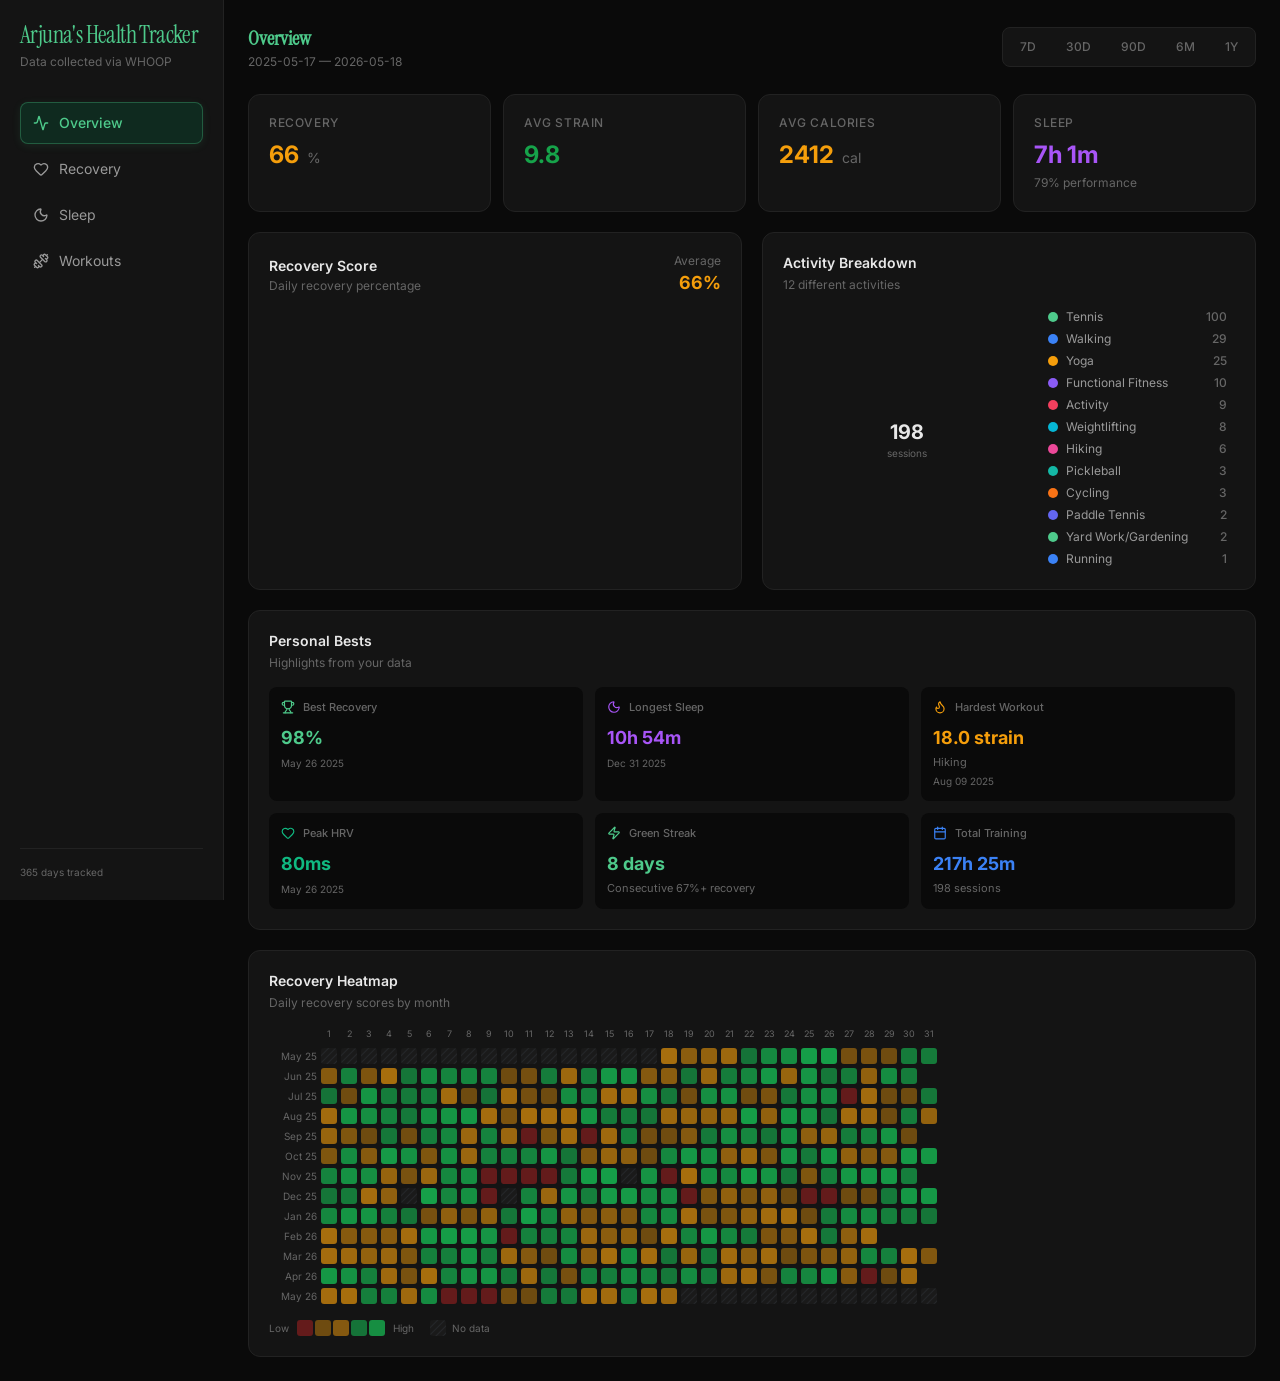
==== health/index.html @ c491ccdc "Add health dashboard at /health Interactive WHOOP data dashboard built with React, Vite, and Rechart" ====
<!doctype html>
<html lang="en">
  <head>
    <meta charset="UTF-8" />
    <link rel="icon" type="image/svg+xml" href="/health/favicon.svg" />
    <meta name="viewport" content="width=device-width, initial-scale=1.0" />
    <title>Arjuna's Health Tracker</title>
    <link rel="preconnect" href="https://fonts.googleapis.com">
    <link rel="preconnect" href="https://fonts.gstatic.com" crossorigin>
    <link href="https://fonts.googleapis.com/css2?family=Instrument+Serif:ital@0;1&family=Inter:wght@300;400;500;600;700&display=swap" rel="stylesheet">
    <script type="module" crossorigin src="/health/assets/index-C96sCUsY.js"></script>
    <link rel="stylesheet" crossorigin href="/health/assets/index-g1Ov9BEl.css">
  </head>
  <body>
    <div id="root"></div>
  </body>
</html>
---- health/assets/index-g1Ov9BEl.css ----
/*! tailwindcss v4.3.0 | MIT License | https://tailwindcss.com */
@layer properties{@supports (((-webkit-hyphens:none)) and (not (margin-trim:inline))) or ((-moz-orient:inline) and (not (color:rgb(from red r g b)))){*,:before,:after,::backdrop{--tw-space-y-reverse:0;--tw-border-style:solid;--tw-leading:initial;--tw-font-weight:initial;--tw-tracking:initial;--tw-scale-x:1;--tw-scale-y:1;--tw-scale-z:1}}}@layer theme{:root,:host{--font-sans:"Inter", -apple-system, BlinkMacSystemFont, sans-serif;--font-mono:ui-monospace, SFMono-Regular, Menlo, Monaco, Consolas, "Liberation Mono", "Courier New", monospace;--color-emerald-400:oklch(76.5% .177 163.223);--color-blue-500:oklch(62.3% .214 259.815);--color-rose-400:oklch(71.2% .194 13.428);--color-zinc-200:oklch(92% .004 286.32);--color-zinc-300:oklch(87.1% .006 286.286);--color-zinc-400:oklch(70.5% .015 286.067);--spacing:.25rem;--container-6xl:72rem;--text-xs:.75rem;--text-xs--line-height:calc(1 / .75);--text-sm:.875rem;--text-sm--line-height:calc(1.25 / .875);--text-lg:1.125rem;--text-lg--line-height:calc(1.75 / 1.125);--text-xl:1.25rem;--text-xl--line-height:calc(1.75 / 1.25);--text-2xl:1.5rem;--text-2xl--line-height:calc(2 / 1.5);--font-weight-medium:500;--font-weight-semibold:600;--font-weight-bold:700;--tracking-tight:-.025em;--tracking-wider:.05em;--leading-tight:1.25;--radius-md:.375rem;--radius-lg:.5rem;--radius-xl:.75rem;--animate-spin:spin 1s linear infinite;--default-transition-duration:.15s;--default-transition-timing-function:cubic-bezier(.4, 0, .2, 1);--default-font-family:var(--font-sans);--default-mono-font-family:var(--font-mono);--color-accent-text:#4eca8b;--color-bg:#0a0a0a;--color-text-muted:#666}}@layer base{*,:after,:before,::backdrop{box-sizing:border-box;border:0 solid;margin:0;padding:0}::file-selector-button{box-sizing:border-box;border:0 solid;margin:0;padding:0}html,:host{-webkit-text-size-adjust:100%;tab-size:4;line-height:1.5;font-family:var(--default-font-family,ui-sans-serif, system-ui, sans-serif, "Apple Color Emoji", "Segoe UI Emoji", "Segoe UI Symbol", "Noto Color Emoji");font-feature-settings:var(--default-font-feature-settings,normal);font-variation-settings:var(--default-font-variation-settings,normal);-webkit-tap-highlight-color:transparent}hr{height:0;color:inherit;border-top-width:1px}abbr:where([title]){-webkit-text-decoration:underline dotted;text-decoration:underline dotted}h1,h2,h3,h4,h5,h6{font-size:inherit;font-weight:inherit}a{color:inherit;-webkit-text-decoration:inherit;-webkit-text-decoration:inherit;-webkit-text-decoration:inherit;-webkit-text-decoration:inherit;text-decoration:inherit}b,strong{font-weight:bolder}code,kbd,samp,pre{font-family:var(--default-mono-font-family,ui-monospace, SFMono-Regular, Menlo, Monaco, Consolas, "Liberation Mono", "Courier New", monospace);font-feature-settings:var(--default-mono-font-feature-settings,normal);font-variation-settings:var(--default-mono-font-variation-settings,normal);font-size:1em}small{font-size:80%}sub,sup{vertical-align:baseline;font-size:75%;line-height:0;position:relative}sub{bottom:-.25em}sup{top:-.5em}table{text-indent:0;border-color:inherit;border-collapse:collapse}:-moz-focusring{outline:auto}progress{vertical-align:baseline}summary{display:list-item}ol,ul,menu{list-style:none}img,svg,video,canvas,audio,iframe,embed,object{vertical-align:middle;display:block}img,video{max-width:100%;height:auto}button,input,select,optgroup,textarea{font:inherit;font-feature-settings:inherit;font-variation-settings:inherit;letter-spacing:inherit;color:inherit;opacity:1;background-color:#0000;border-radius:0}::file-selector-button{font:inherit;font-feature-settings:inherit;font-variation-settings:inherit;letter-spacing:inherit;color:inherit;opacity:1;background-color:#0000;border-radius:0}:where(select:is([multiple],[size])) optgroup{font-weight:bolder}:where(select:is([multiple],[size])) optgroup option{padding-inline-start:20px}::file-selector-button{margin-inline-end:4px}::placeholder{opacity:1}@supports (not ((-webkit-appearance:-apple-pay-button))) or (contain-intrinsic-size:1px){::placeholder{color:currentColor}@supports (color:color-mix(in lab, red, red)){::placeholder{color:color-mix(in oklab, currentcolor 50%, transparent)}}}textarea{resize:vertical}::-webkit-search-decoration{-webkit-appearance:none}::-webkit-date-and-time-value{min-height:1lh;text-align:inherit}::-webkit-datetime-edit{display:inline-flex}::-webkit-datetime-edit-fields-wrapper{padding:0}::-webkit-datetime-edit{padding-block:0}::-webkit-datetime-edit-year-field{padding-block:0}::-webkit-datetime-edit-month-field{padding-block:0}::-webkit-datetime-edit-day-field{padding-block:0}::-webkit-datetime-edit-hour-field{padding-block:0}::-webkit-datetime-edit-minute-field{padding-block:0}::-webkit-datetime-edit-second-field{padding-block:0}::-webkit-datetime-edit-millisecond-field{padding-block:0}::-webkit-datetime-edit-meridiem-field{padding-block:0}::-webkit-calendar-picker-indicator{line-height:1}:-moz-ui-invalid{box-shadow:none}button,input:where([type=button],[type=reset],[type=submit]){appearance:button}::file-selector-button{appearance:button}::-webkit-inner-spin-button{height:auto}::-webkit-outer-spin-button{height:auto}[hidden]:where(:not([hidden=until-found])){display:none!important}}@layer components;@layer utilities{.pointer-events-none{pointer-events:none}.visible{visibility:visible}.absolute{position:absolute}.fixed{position:fixed}.relative{position:relative}.sticky{position:sticky}.inset-0{inset:calc(var(--spacing) * 0)}.top-0{top:calc(var(--spacing) * 0)}.right-0{right:calc(var(--spacing) * 0)}.bottom-0{bottom:calc(var(--spacing) * 0)}.left-0{left:calc(var(--spacing) * 0)}.z-10{z-index:10}.mx-auto{margin-inline:auto}.mt-0\.5{margin-top:calc(var(--spacing) * .5)}.mt-1{margin-top:calc(var(--spacing) * 1)}.mt-2{margin-top:calc(var(--spacing) * 2)}.mt-3{margin-top:calc(var(--spacing) * 3)}.mt-4{margin-top:calc(var(--spacing) * 4)}.mb-1{margin-bottom:calc(var(--spacing) * 1)}.mb-2{margin-bottom:calc(var(--spacing) * 2)}.mb-3{margin-bottom:calc(var(--spacing) * 3)}.mb-4{margin-bottom:calc(var(--spacing) * 4)}.mb-6{margin-bottom:calc(var(--spacing) * 6)}.mb-8{margin-bottom:calc(var(--spacing) * 8)}.ml-auto{margin-left:auto}.contents{display:contents}.flex{display:flex}.grid{display:grid}.hidden{display:none}.inline-block{display:inline-block}.h-1{height:calc(var(--spacing) * 1)}.h-1\.5{height:calc(var(--spacing) * 1.5)}.h-2{height:calc(var(--spacing) * 2)}.h-2\.5{height:calc(var(--spacing) * 2.5)}.h-4{height:calc(var(--spacing) * 4)}.h-5{height:calc(var(--spacing) * 5)}.h-7{height:calc(var(--spacing) * 7)}.h-8{height:calc(var(--spacing) * 8)}.h-full{height:100%}.h-screen{height:100vh}.max-h-\[260px\]{max-height:260px}.min-h-screen{min-height:100vh}.w-2{width:calc(var(--spacing) * 2)}.w-2\.5{width:calc(var(--spacing) * 2.5)}.w-4{width:calc(var(--spacing) * 4)}.w-7{width:calc(var(--spacing) * 7)}.w-8{width:calc(var(--spacing) * 8)}.w-12{width:calc(var(--spacing) * 12)}.w-20{width:calc(var(--spacing) * 20)}.w-56{width:calc(var(--spacing) * 56)}.w-full{width:100%}.max-w-6xl{max-width:var(--container-6xl)}.min-w-0{min-width:calc(var(--spacing) * 0)}.min-w-\[600px\]{min-width:600px}.flex-1{flex:1}.shrink-0{flex-shrink:0}.animate-spin{animation:var(--animate-spin)}.cursor-default{cursor:default}.cursor-pointer{cursor:pointer}.grid-cols-1{grid-template-columns:repeat(1,minmax(0,1fr))}.grid-cols-2{grid-template-columns:repeat(2,minmax(0,1fr))}.flex-col{flex-direction:column}.flex-wrap{flex-wrap:wrap}.items-baseline{align-items:baseline}.items-center{align-items:center}.justify-around{justify-content:space-around}.justify-between{justify-content:space-between}.justify-center{justify-content:center}.justify-end{justify-content:flex-end}.gap-0\.5{gap:calc(var(--spacing) * .5)}.gap-1{gap:calc(var(--spacing) * 1)}.gap-1\.5{gap:calc(var(--spacing) * 1.5)}.gap-2{gap:calc(var(--spacing) * 2)}.gap-2\.5{gap:calc(var(--spacing) * 2.5)}.gap-3{gap:calc(var(--spacing) * 3)}.gap-4{gap:calc(var(--spacing) * 4)}.gap-5{gap:calc(var(--spacing) * 5)}.gap-6{gap:calc(var(--spacing) * 6)}:where(.space-y-1>:not(:last-child)){--tw-space-y-reverse:0;margin-block-start:calc(calc(var(--spacing) * 1) * var(--tw-space-y-reverse));margin-block-end:calc(calc(var(--spacing) * 1) * calc(1 - var(--tw-space-y-reverse)))}:where(.space-y-1\.5>:not(:last-child)){--tw-space-y-reverse:0;margin-block-start:calc(calc(var(--spacing) * 1.5) * var(--tw-space-y-reverse));margin-block-end:calc(calc(var(--spacing) * 1.5) * calc(1 - var(--tw-space-y-reverse)))}:where(.space-y-2>:not(:last-child)){--tw-space-y-reverse:0;margin-block-start:calc(calc(var(--spacing) * 2) * var(--tw-space-y-reverse));margin-block-end:calc(calc(var(--spacing) * 2) * calc(1 - var(--tw-space-y-reverse)))}:where(.space-y-5>:not(:last-child)){--tw-space-y-reverse:0;margin-block-start:calc(calc(var(--spacing) * 5) * var(--tw-space-y-reverse));margin-block-end:calc(calc(var(--spacing) * 5) * calc(1 - var(--tw-space-y-reverse)))}.truncate{text-overflow:ellipsis;white-space:nowrap;overflow:hidden}.overflow-hidden{overflow:hidden}.overflow-x-auto{overflow-x:auto}.overflow-y-auto{overflow-y:auto}.rounded-\[3px\]{border-radius:3px}.rounded-full{border-radius:3.40282e38px}.rounded-lg{border-radius:var(--radius-lg)}.rounded-md{border-radius:var(--radius-md)}.rounded-xl{border-radius:var(--radius-xl)}.border{border-style:var(--tw-border-style);border-width:1px}.border-2{border-style:var(--tw-border-style);border-width:2px}.border-\[var\(--color-accent-text\)\]{border-color:var(--color-accent-text)}.border-t-transparent{border-top-color:#0000}.bg-\[var\(--color-bg\)\]{background-color:var(--color-bg)}.bg-blue-500{background-color:var(--color-blue-500)}.bg-emerald-400{background-color:var(--color-emerald-400)}.bg-rose-400{background-color:var(--color-rose-400)}.p-1{padding:calc(var(--spacing) * 1)}.p-1\.5{padding:calc(var(--spacing) * 1.5)}.p-2\.5{padding:calc(var(--spacing) * 2.5)}.p-3{padding:calc(var(--spacing) * 3)}.p-4{padding:calc(var(--spacing) * 4)}.p-5{padding:calc(var(--spacing) * 5)}.px-2{padding-inline:calc(var(--spacing) * 2)}.px-3{padding-inline:calc(var(--spacing) * 3)}.px-4{padding-inline:calc(var(--spacing) * 4)}.py-0\.5{padding-block:calc(var(--spacing) * .5)}.py-1{padding-block:calc(var(--spacing) * 1)}.py-1\.5{padding-block:calc(var(--spacing) * 1.5)}.py-2{padding-block:calc(var(--spacing) * 2)}.py-2\.5{padding-block:calc(var(--spacing) * 2.5)}.py-3{padding-block:calc(var(--spacing) * 3)}.pt-2{padding-top:calc(var(--spacing) * 2)}.pt-3{padding-top:calc(var(--spacing) * 3)}.pt-4{padding-top:calc(var(--spacing) * 4)}.pr-2{padding-right:calc(var(--spacing) * 2)}.pb-20{padding-bottom:calc(var(--spacing) * 20)}.text-center{text-align:center}.text-right{text-align:right}.text-2xl{font-size:var(--text-2xl);line-height:var(--tw-leading,var(--text-2xl--line-height))}.text-lg{font-size:var(--text-lg);line-height:var(--tw-leading,var(--text-lg--line-height))}.text-sm{font-size:var(--text-sm);line-height:var(--tw-leading,var(--text-sm--line-height))}.text-xl{font-size:var(--text-xl);line-height:var(--tw-leading,var(--text-xl--line-height))}.text-xs{font-size:var(--text-xs);line-height:var(--tw-leading,var(--text-xs--line-height))}.text-\[9px\]{font-size:9px}.text-\[10px\]{font-size:10px}.text-\[11px\]{font-size:11px}.leading-tight{--tw-leading:var(--leading-tight);line-height:var(--leading-tight)}.font-bold{--tw-font-weight:var(--font-weight-bold);font-weight:var(--font-weight-bold)}.font-medium{--tw-font-weight:var(--font-weight-medium);font-weight:var(--font-weight-medium)}.font-semibold{--tw-font-weight:var(--font-weight-semibold);font-weight:var(--font-weight-semibold)}.tracking-tight{--tw-tracking:var(--tracking-tight);letter-spacing:var(--tracking-tight)}.tracking-wider{--tw-tracking:var(--tracking-wider);letter-spacing:var(--tracking-wider)}.text-\[var\(--color-text-muted\)\]{color:var(--color-text-muted)}.text-emerald-400{color:var(--color-emerald-400)}.text-rose-400{color:var(--color-rose-400)}.text-zinc-200{color:var(--color-zinc-200)}.text-zinc-300{color:var(--color-zinc-300)}.text-zinc-400{color:var(--color-zinc-400)}.uppercase{text-transform:uppercase}.transition-all{transition-property:all;transition-timing-function:var(--tw-ease,var(--default-transition-timing-function));transition-duration:var(--tw-duration,var(--default-transition-duration))}.transition-colors{transition-property:color,background-color,border-color,outline-color,text-decoration-color,fill,stroke,--tw-gradient-from,--tw-gradient-via,--tw-gradient-to;transition-timing-function:var(--tw-ease,var(--default-transition-timing-function));transition-duration:var(--tw-duration,var(--default-transition-duration))}@media (hover:hover){.hover\:z-10:hover{z-index:10}.hover\:scale-150:hover{--tw-scale-x:150%;--tw-scale-y:150%;--tw-scale-z:150%;scale:var(--tw-scale-x) var(--tw-scale-y)}}.disabled\:opacity-30:disabled{opacity:.3}@media (width>=48rem){.md\:flex{display:flex}.md\:hidden{display:none}.md\:grid-cols-3{grid-template-columns:repeat(3,minmax(0,1fr))}.md\:grid-cols-4{grid-template-columns:repeat(4,minmax(0,1fr))}.md\:p-6{padding:calc(var(--spacing) * 6)}.md\:pb-6{padding-bottom:calc(var(--spacing) * 6)}}@media (width>=64rem){.lg\:grid-cols-2{grid-template-columns:repeat(2,minmax(0,1fr))}}}body{font-family:var(--font-sans);-webkit-font-smoothing:antialiased;margin:0;transition:background-color .3s,color .3s}[data-theme=dark] body,body{color:#e8e8e8;background:#0a0a0a}[data-theme=light] body{color:#1a1a1a;background:#fdfff4}#root{min-height:100vh}[data-theme=dark] .card,.card{background:#141414;border-color:#222}[data-theme=dark] .card:hover,.card:hover{background:#0f2a1f}[data-theme=light] .card{background:#fff;border-color:#e0e0e0}[data-theme=light] .card:hover{background:#f0f5e8}.recharts-tooltip-wrapper{outline:none}::-webkit-scrollbar{width:6px;height:6px}::-webkit-scrollbar-track{background:0 0}::-webkit-scrollbar-thumb{background:#2a2a2a;border-radius:3px}[data-theme=light] ::-webkit-scrollbar-thumb{background:#d0d0d0}.nav-btn{color:#999;background:0 0;border:1px solid #0000;font-weight:400;transition:all .3s,transform .3s,box-shadow .3s}.nav-btn:hover{color:#e8e8e8;background:#0f2a1f;border-color:#4eca8b40;transform:scale(1.03)translate(2px);box-shadow:0 4px 12px #4eca8b14}.nav-btn-active{color:#4eca8b;background:#0f2a1f;border-color:#4eca8b50;font-weight:500;box-shadow:0 2px 8px #4eca8b1a}.nav-btn-active:hover{transform:none;box-shadow:0 2px 8px #4eca8b1a}.time-btn{color:#666;background:0 0;border:1px solid #0000;transition:all .3s,transform .3s,box-shadow .3s}.time-btn:hover{color:#e8e8e8;background:#0f2a1f;border-color:#4eca8b40;transform:scale(1.08);box-shadow:0 3px 10px #4eca8b1a}.time-btn-active{color:#4eca8b;background:#0b3d2e;border-color:#4eca8b50;box-shadow:0 2px 8px #4eca8b1f}.time-btn-active:hover{transform:none}.card-hover{transition:all .3s,transform .3s,box-shadow .3s}.card-hover:hover{transform:translateY(-2px);box-shadow:0 8px 24px #4eca8b0f;border-color:#4eca8b30!important}.tab-content{animation:.35s cubic-bezier(.16,1,.3,1) tabFadeIn}@keyframes tabFadeIn{0%{opacity:0;transform:translateY(12px)}to{opacity:1;transform:translateY(0)}}.heatmap-tooltip{pointer-events:none;z-index:50;white-space:nowrap;opacity:0;background:#141414;border:1px solid #222;border-radius:8px;margin-top:-8px;padding:8px 12px;transition:opacity .15s;position:absolute;transform:translate(-50%,-100%);box-shadow:0 8px 24px #0006}.heatmap-tooltip.visible{opacity:1}@property --tw-space-y-reverse{syntax:"*";inherits:false;initial-value:0}@property --tw-border-style{syntax:"*";inherits:false;initial-value:solid}@property --tw-leading{syntax:"*";inherits:false}@property --tw-font-weight{syntax:"*";inherits:false}@property --tw-tracking{syntax:"*";inherits:false}@property --tw-scale-x{syntax:"*";inherits:false;initial-value:1}@property --tw-scale-y{syntax:"*";inherits:false;initial-value:1}@property --tw-scale-z{syntax:"*";inherits:false;initial-value:1}@keyframes spin{to{transform:rotate(360deg)}}
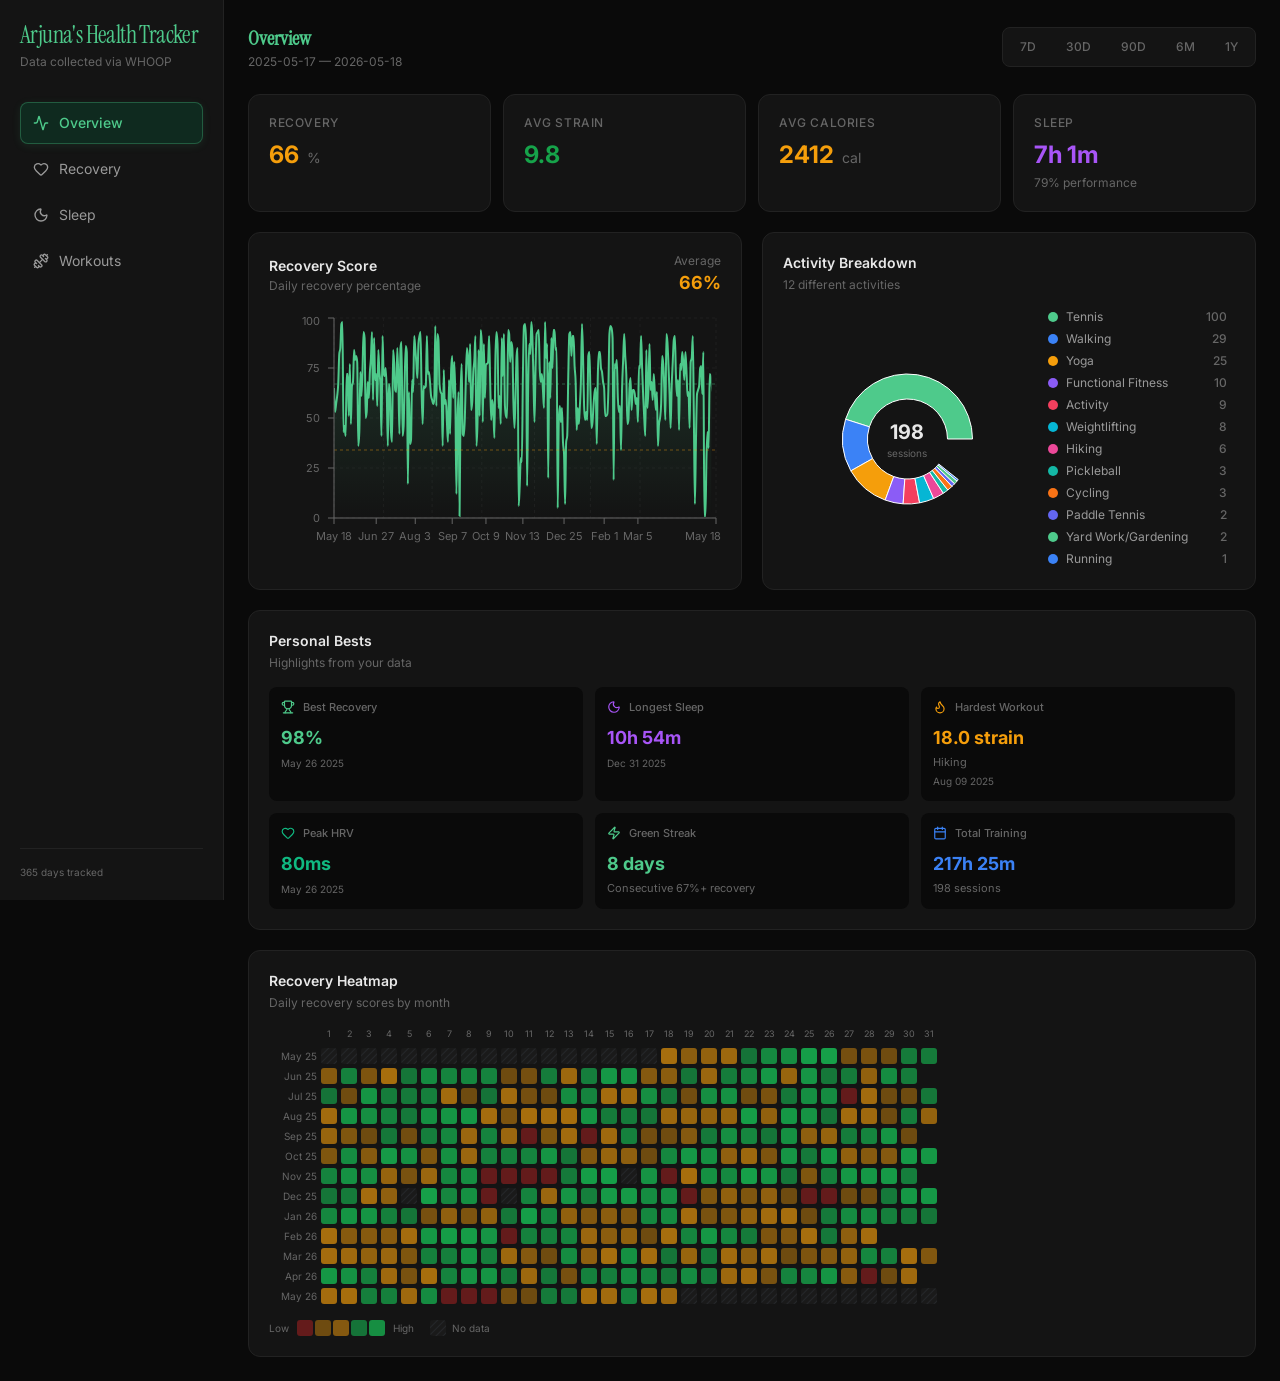
==== commit b3adb05f: "Fix animated number flash on tab switch Co-Authored-By: Claude Opus 4.6 <noreply@anthropic.com>" ====
--- a/health/index.html
+++ b/health/index.html
@@ -8,7 +8,7 @@
     <link rel="preconnect" href="https://fonts.googleapis.com">
     <link rel="preconnect" href="https://fonts.gstatic.com" crossorigin>
     <link href="https://fonts.googleapis.com/css2?family=Instrument+Serif:ital@0;1&family=Inter:wght@300;400;500;600;700&display=swap" rel="stylesheet">
-    <script type="module" crossorigin src="/health/assets/index-C96sCUsY.js"></script>
+    <script type="module" crossorigin src="/health/assets/index-BhJ8ckxM.js"></script>
     <link rel="stylesheet" crossorigin href="/health/assets/index-g1Ov9BEl.css">
   </head>
   <body>
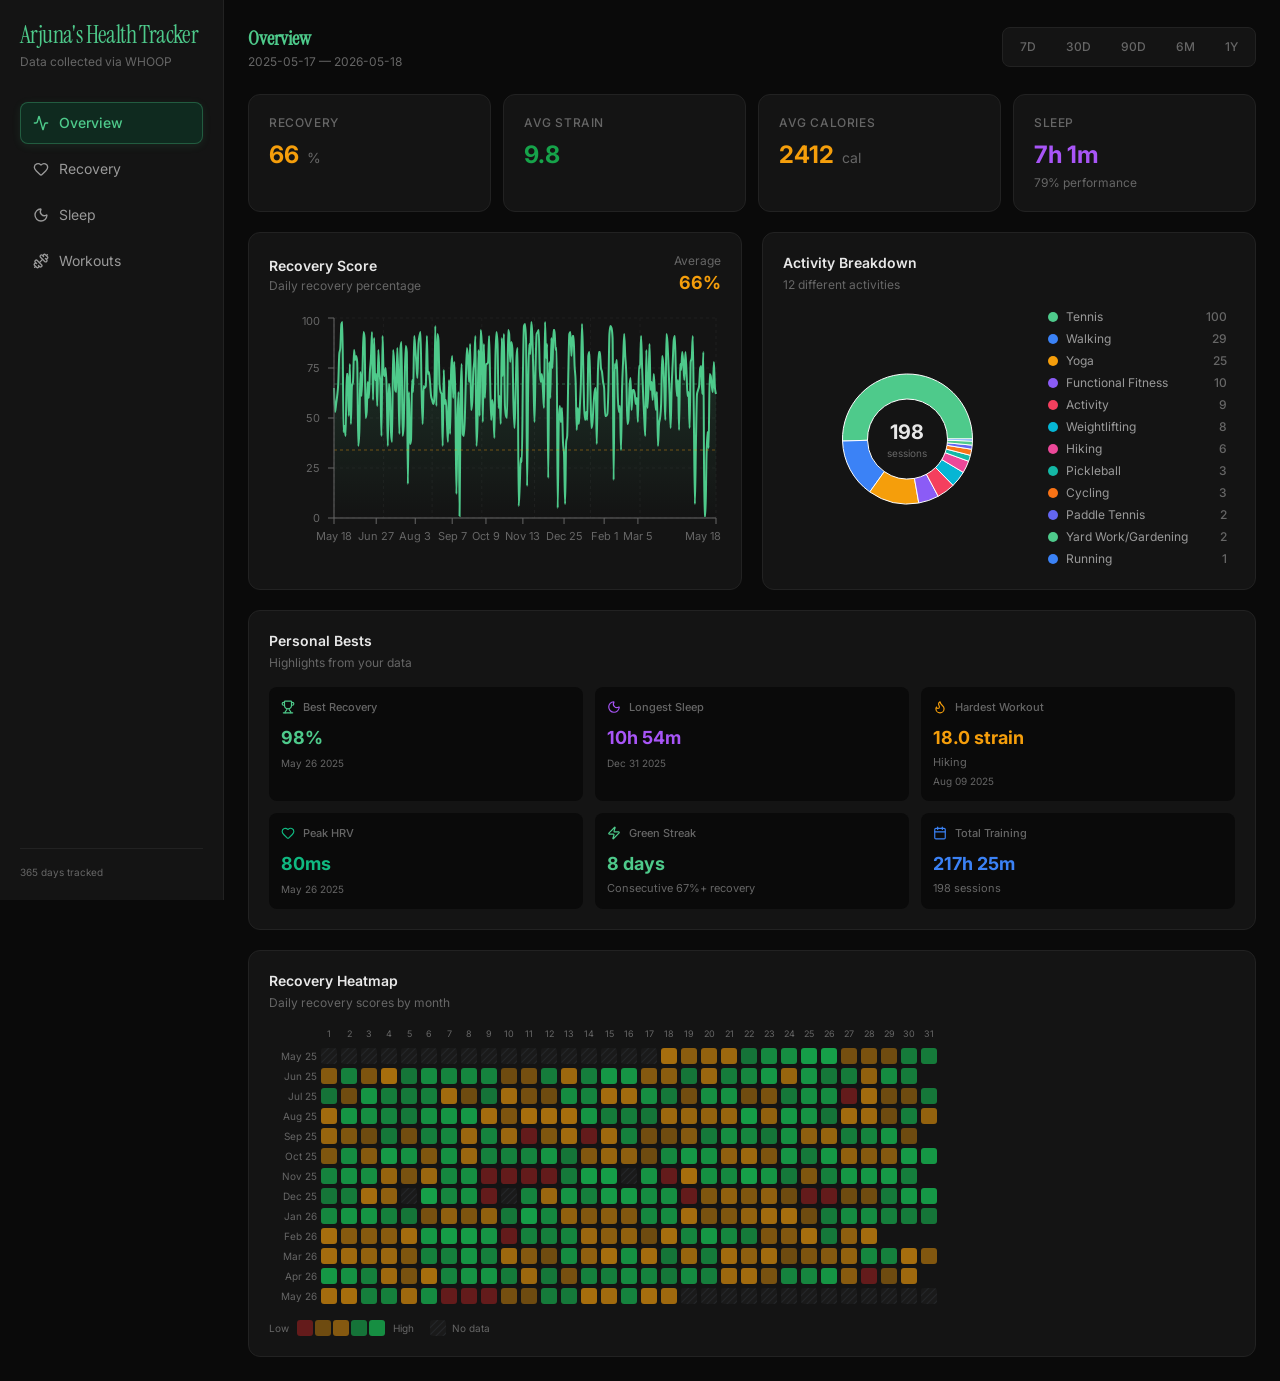
==== commit 6fb059fd: "Revert "Fix animated number flash on tab switch" This reverts commit b3adb05f32d1a899ee3315dad508891" ====
--- a/health/index.html
+++ b/health/index.html
@@ -8,7 +8,7 @@
     <link rel="preconnect" href="https://fonts.googleapis.com">
     <link rel="preconnect" href="https://fonts.gstatic.com" crossorigin>
     <link href="https://fonts.googleapis.com/css2?family=Instrument+Serif:ital@0;1&family=Inter:wght@300;400;500;600;700&display=swap" rel="stylesheet">
-    <script type="module" crossorigin src="/health/assets/index-BhJ8ckxM.js"></script>
+    <script type="module" crossorigin src="/health/assets/index-C96sCUsY.js"></script>
     <link rel="stylesheet" crossorigin href="/health/assets/index-g1Ov9BEl.css">
   </head>
   <body>
